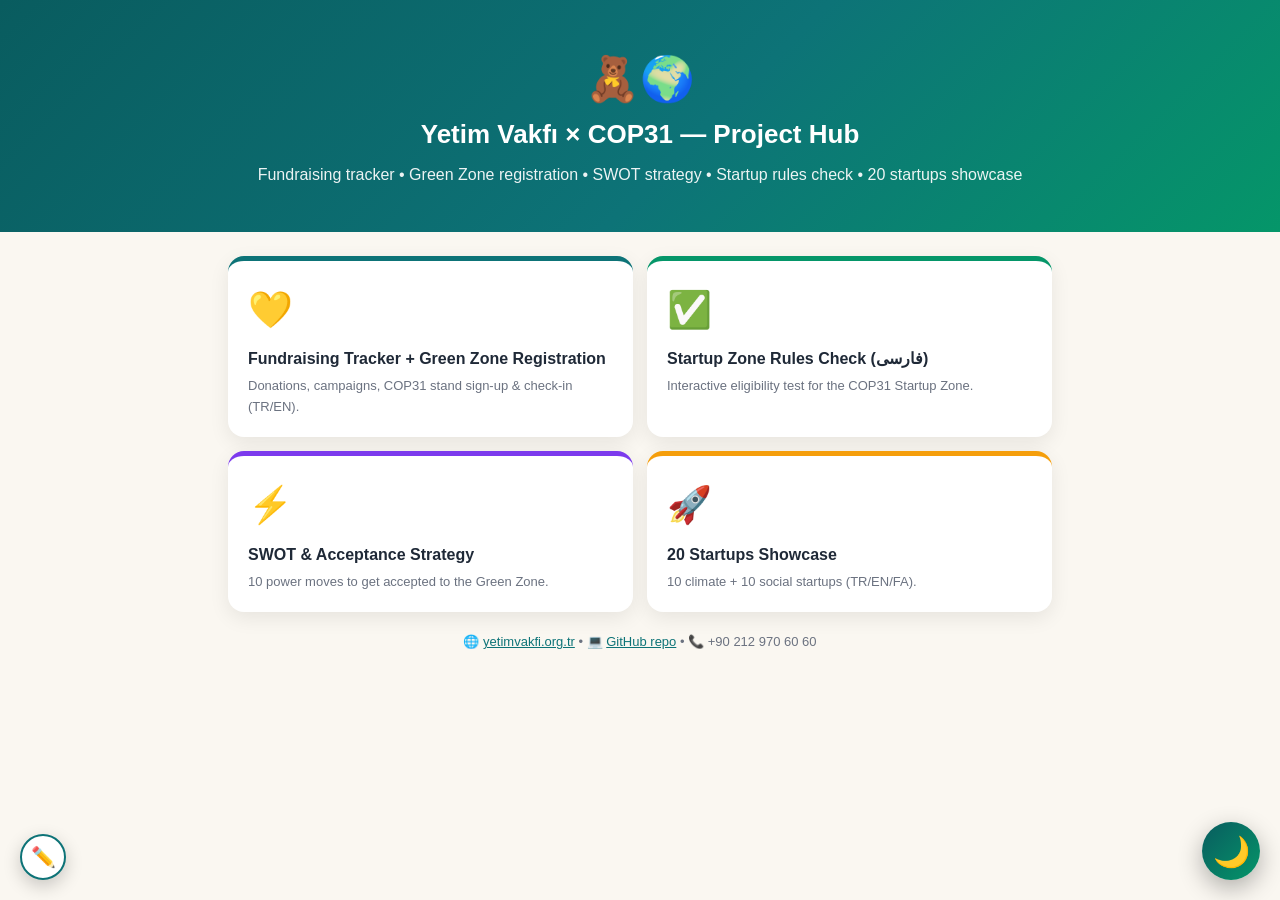
==== site/index.html @ e97ee8f6 "Add 20 Startups showcase (site page + bot menu, 10 climate + 10 social, TR/EN/FA)" ====
<!DOCTYPE html>
<html lang="en">
<head>
<meta charset="UTF-8">
<meta name="viewport" content="width=device-width, initial-scale=1.0">
<title>Yetim Vakfı × COP31 — Project Hub</title>
<style>
*{box-sizing:border-box;margin:0;padding:0}
body{font-family:-apple-system,"Segoe UI",Roboto,Arial,sans-serif;background:#faf7f1;color:#1f2937;line-height:1.6}
.hero{background:linear-gradient(135deg,#095c5f,#0d7377 55%,#059669);color:#fff;padding:44px 20px;text-align:center}
.hero h1{font-size:26px}.hero p{opacity:.92;margin-top:6px}
.wrap{max-width:860px;margin:0 auto;padding:24px 18px 40px}
.grid{display:grid;grid-template-columns:repeat(2,1fr);gap:14px}
@media(max-width:720px){.grid{grid-template-columns:1fr}}
.card{background:#fff;border-radius:16px;padding:20px;box-shadow:0 6px 20px rgba(0,0,0,.08);text-decoration:none;color:inherit;border-top:5px solid #0d7377;display:block}
.card:nth-child(2){border-color:#059669}.card:nth-child(3){border-color:#7c3aed}.card:nth-child(4){border-color:#f59e0b}
.card:hover{transform:translateY(-3px);box-shadow:0 10px 26px rgba(0,0,0,.12)}
.card .ico{font-size:36px}.card h2{font-size:16px;margin:8px 0 4px}.card p{font-size:13px;color:#6b7280}
.links{text-align:center;margin-top:20px;font-size:13px;color:#6b7280}
.links a{color:#0d7377}
</style>
</head>
<body>
<div class="hero">
  <div style="font-size:44px">🧸🌍</div>
  <h1>Yetim Vakfı × COP31 — Project Hub</h1>
  <p>Fundraising tracker • Green Zone registration • SWOT strategy • Startup rules check • 20 startups showcase</p>
</div>
<div class="wrap">
  <div class="grid">
    <a class="card" href="yetim-vakfi-fundraising-tracker.html"><div class="ico">💛</div><h2>Fundraising Tracker + Green Zone Registration</h2><p>Donations, campaigns, COP31 stand sign-up & check-in (TR/EN).</p></a>
    <a class="card" href="cop31-startup-zone-rules-check.html"><div class="ico">✅</div><h2>Startup Zone Rules Check (فارسی)</h2><p>Interactive eligibility test for the COP31 Startup Zone.</p></a>
    <a class="card" href="yetim-vakfi-cop31-swot-report.html"><div class="ico">⚡</div><h2>SWOT & Acceptance Strategy</h2><p>10 power moves to get accepted to the Green Zone.</p></a>
    <a class="card" href="cop31-20-startups.html"><div class="ico">🚀</div><h2>20 Startups Showcase</h2><p>10 climate + 10 social startups (TR/EN/FA).</p></a>
  </div>
  <div class="links">
    🌐 <a href="https://yetimvakfi.org.tr/en">yetimvakfi.org.tr</a> •
    💻 <a href="https://github.com/Websites-by-AI/yetim-vakfi-cop31">GitHub repo</a> •
    📞 +90 212 970 60 60
  </div>
</div>
<script src="aya-widget.js"></script>
<script>
/* WordPress-like edit mode: click pencil, edit texts, click again to save (this browser). Double-click resets. */
(function(){
const KEY="aya_index_edits",SEL=".hero h1,.hero p,.card h2,.card p";
const btn=document.createElement("button");
btn.textContent="✏️"; btn.title="Edit mode";
btn.style.cssText="position:fixed;bottom:20px;left:20px;width:46px;height:46px;border-radius:50%;background:#fff;border:2px solid #0d7377;font-size:20px;cursor:pointer;box-shadow:0 6px 18px rgba(0,0,0,.2);z-index:9997";
document.body.appendChild(btn);
const els=()=>[...document.querySelectorAll(SEL)];
function save(){try{localStorage.setItem(KEY,JSON.stringify(els().map(e=>e.innerHTML)));}catch(e){}}
function load(){try{const a=JSON.parse(localStorage.getItem(KEY)||"[]");els().forEach((e,i)=>{if(a[i])e.innerHTML=a[i];});}catch(e){}}
let on=false;
btn.onclick=()=>{on=!on;els().forEach(e=>{e.contentEditable=on;e.style.outline=on?"2px dashed #0d7377":"";});btn.style.background=on?"#fef3c7":"#fff";if(!on)save();};
btn.ondblclick=()=>{try{localStorage.removeItem(KEY);}catch(e){}location.reload();};
load();
})();
</script>
</body>
</html>
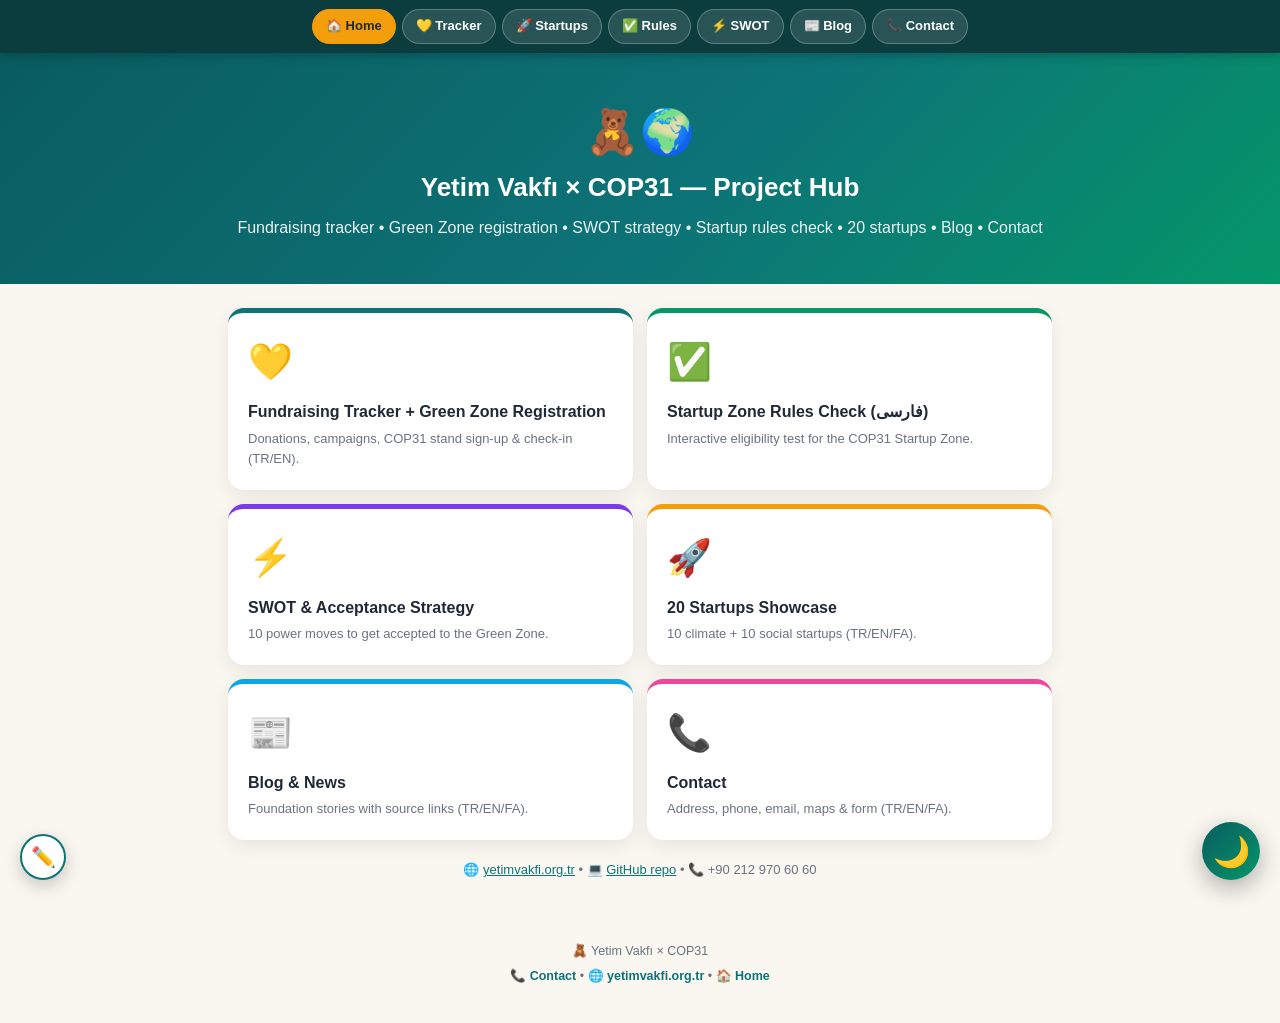
==== commit b845a6fd: "Site structure: shared nav+footer, blog (6 verified stories), contact page, landing 6 cards" ====
--- a/site/index.html
+++ b/site/index.html
@@ -13,7 +13,7 @@
 .grid{display:grid;grid-template-columns:repeat(2,1fr);gap:14px}
 @media(max-width:720px){.grid{grid-template-columns:1fr}}
 .card{background:#fff;border-radius:16px;padding:20px;box-shadow:0 6px 20px rgba(0,0,0,.08);text-decoration:none;color:inherit;border-top:5px solid #0d7377;display:block}
-.card:nth-child(2){border-color:#059669}.card:nth-child(3){border-color:#7c3aed}.card:nth-child(4){border-color:#f59e0b}
+.card:nth-child(2){border-color:#059669}.card:nth-child(3){border-color:#7c3aed}.card:nth-child(4){border-color:#f59e0b}.card:nth-child(5){border-color:#0ea5e9}.card:nth-child(6){border-color:#ec4899}
 .card:hover{transform:translateY(-3px);box-shadow:0 10px 26px rgba(0,0,0,.12)}
 .card .ico{font-size:36px}.card h2{font-size:16px;margin:8px 0 4px}.card p{font-size:13px;color:#6b7280}
 .links{text-align:center;margin-top:20px;font-size:13px;color:#6b7280}
@@ -24,7 +24,7 @@
 <div class="hero">
   <div style="font-size:44px">🧸🌍</div>
   <h1>Yetim Vakfı × COP31 — Project Hub</h1>
-  <p>Fundraising tracker • Green Zone registration • SWOT strategy • Startup rules check • 20 startups showcase</p>
+  <p>Fundraising tracker • Green Zone registration • SWOT strategy • Startup rules check • 20 startups • Blog • Contact</p>
 </div>
 <div class="wrap">
   <div class="grid">
@@ -32,6 +32,8 @@
     <a class="card" href="cop31-startup-zone-rules-check.html"><div class="ico">✅</div><h2>Startup Zone Rules Check (فارسی)</h2><p>Interactive eligibility test for the COP31 Startup Zone.</p></a>
     <a class="card" href="yetim-vakfi-cop31-swot-report.html"><div class="ico">⚡</div><h2>SWOT & Acceptance Strategy</h2><p>10 power moves to get accepted to the Green Zone.</p></a>
     <a class="card" href="cop31-20-startups.html"><div class="ico">🚀</div><h2>20 Startups Showcase</h2><p>10 climate + 10 social startups (TR/EN/FA).</p></a>
+    <a class="card" href="blog.html"><div class="ico">📰</div><h2>Blog & News</h2><p>Foundation stories with source links (TR/EN/FA).</p></a>
+    <a class="card" href="contact.html"><div class="ico">📞</div><h2>Contact</h2><p>Address, phone, email, maps & form (TR/EN/FA).</p></a>
   </div>
   <div class="links">
     🌐 <a href="https://yetimvakfi.org.tr/en">yetimvakfi.org.tr</a> •
@@ -39,6 +41,7 @@
     📞 +90 212 970 60 60
   </div>
 </div>
+<script src="site-nav.js"></script>
 <script src="aya-widget.js"></script>
 <script>
 /* WordPress-like edit mode: click pencil, edit texts, click again to save (this browser). Double-click resets. */
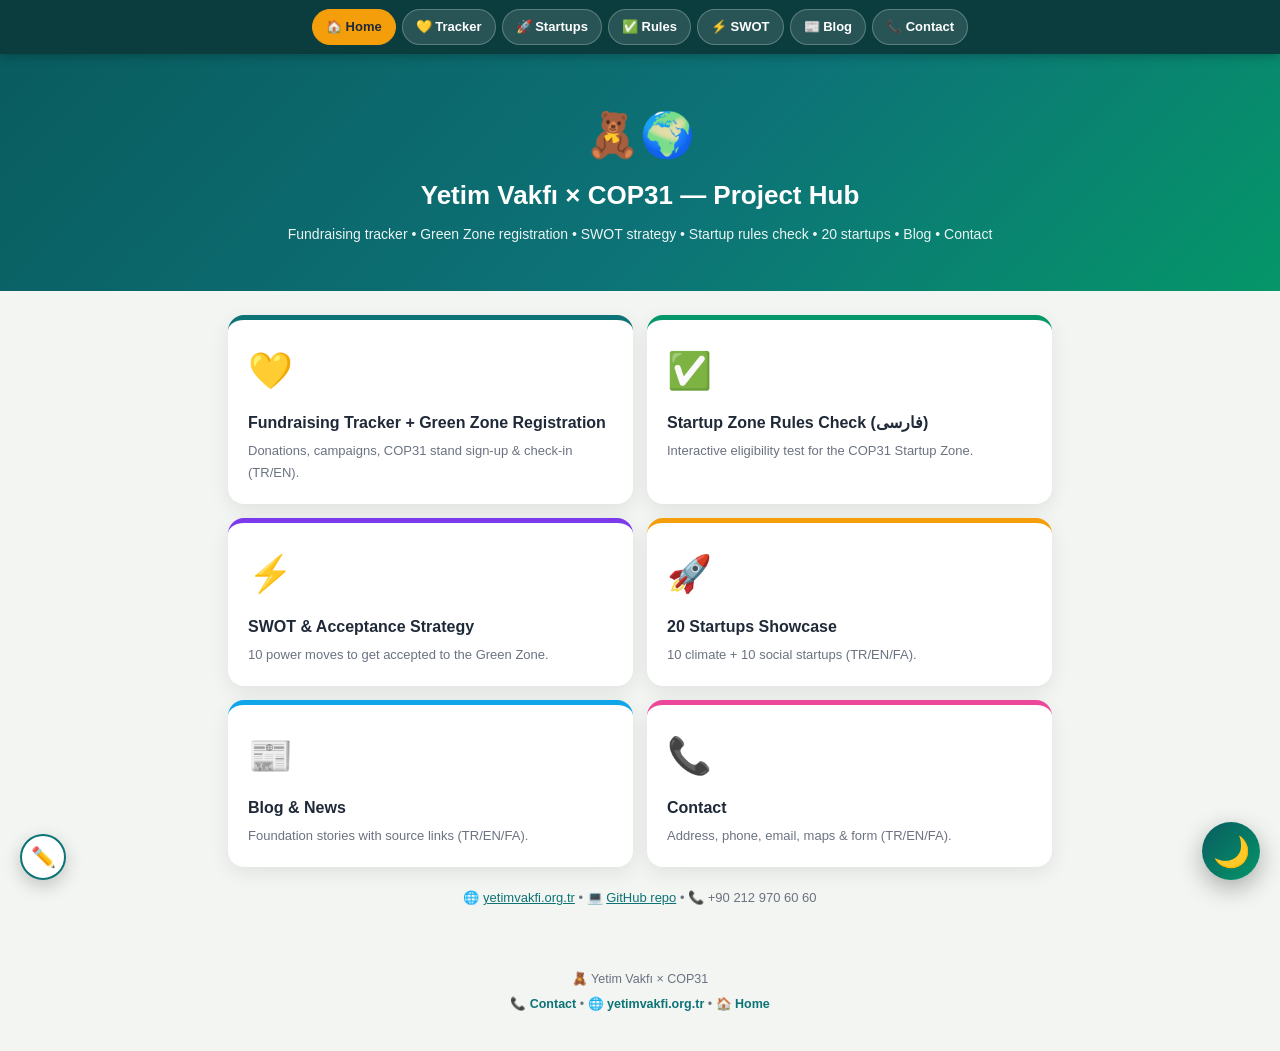
==== commit 74c86d5a: "Standard UI/UX: shared site-theme.css (tokens, buttons, pills, backline) linked on all 7 pages" ====
--- a/site/index.html
+++ b/site/index.html
@@ -4,9 +4,9 @@
 <meta charset="UTF-8">
 <meta name="viewport" content="width=device-width, initial-scale=1.0">
 <title>Yetim Vakfı × COP31 — Project Hub</title>
+<link rel="stylesheet" href="site-theme.css">
 <style>
 *{box-sizing:border-box;margin:0;padding:0}
-body{font-family:-apple-system,"Segoe UI",Roboto,Arial,sans-serif;background:#faf7f1;color:#1f2937;line-height:1.6}
 .hero{background:linear-gradient(135deg,#095c5f,#0d7377 55%,#059669);color:#fff;padding:44px 20px;text-align:center}
 .hero h1{font-size:26px}.hero p{opacity:.92;margin-top:6px}
 .wrap{max-width:860px;margin:0 auto;padding:24px 18px 40px}
--- a/site/site-theme.css
+++ b/site/site-theme.css
@@ -0,0 +1,38 @@
+/* Yetim Vakfi x COP31 - shared design system.
+   Link in <head> BEFORE the page's own <style>:
+   <link rel="stylesheet" href="site-theme.css"> */
+:root{
+--bg:#f2f5f1;--card:#fff;--ink:#1f2937;--muted:#6b7280;--line:#e5e7eb;
+--teal:#0d7377;--teal-dark:#0b3d3f;--green:#059669;--green-bg:#ecfdf5;--green-line:#d1fae5;
+--amber:#f59e0b;--amber-bg:#fef3c7;--blue:#1e40af;--blue-bg:#eff6ff;--purple:#7c3aed;--red:#dc2626;
+--font:-apple-system,BlinkMacSystemFont,"Segoe UI",Tahoma,Roboto,Arial,sans-serif;
+--radius:16px;--shadow:0 6px 20px rgba(0,0,0,.07);
+}
+body{background:var(--bg);color:var(--ink);font-family:var(--font);line-height:1.7;margin:0}
+body.rtl{direction:rtl}
+.wrap{max-width:860px;margin:0 auto;padding:0 16px}
+.wrap.wide{max-width:1080px}
+.hero{color:#fff;padding:34px 0 26px}
+.hero h1{font-size:24px;margin:0}
+.hero p{opacity:.93;font-size:14px;margin-top:6px}
+.hero.teal{background:linear-gradient(135deg,#0b3d3f,#0d7377 55%,#059669)}
+.hero.green{background:linear-gradient(135deg,#1e3a8a,#059669 70%,#10b981)}
+.hero.purple{background:linear-gradient(135deg,#7c3aed,#0d7377 70%,#059669)}
+.hero.navy{background:linear-gradient(135deg,#095c5f,#0d7377 55%,#059669)}
+.card{background:var(--card);border-radius:var(--radius);box-shadow:var(--shadow)}
+.btn{display:inline-block;border:none;cursor:pointer;border-radius:10px;padding:10px 18px;font-size:14px;font-weight:bold;font-family:inherit;text-decoration:none}
+.btn-green{background:var(--green);color:#fff}
+.btn-amber{background:var(--amber);color:#1f2937}
+.btn-blue{background:var(--blue);color:#fff}
+.btn-ghost{background:#fff;border:2px solid var(--line);color:#374151}
+.pills{display:flex;gap:8px;flex-wrap:wrap;margin-top:14px}
+.pill{border:1.5px solid rgba(255,255,255,.55);background:rgba(255,255,255,.14);color:#fff;border-radius:999px;padding:7px 18px;font-size:13.5px;font-weight:bold;cursor:pointer;font-family:inherit}
+.pill.on{background:#fff;color:#065f46}
+.tag{display:inline-block;border-radius:999px;padding:2px 12px;font-size:12px;font-weight:bold}
+.backline{text-align:center;padding:14px 0 40px}
+.backline a{color:var(--green);font-weight:bold;text-decoration:none;font-size:15px}
+.grid2{display:grid;grid-template-columns:repeat(2,1fr);gap:14px}
+.grid3{display:grid;grid-template-columns:repeat(3,1fr);gap:14px}
+@media(max-width:700px){.grid2,.grid3{grid-template-columns:1fr}}
+input,select,textarea{font-family:inherit;font-size:14px}
+:focus-visible{outline:2px solid var(--teal);outline-offset:2px}
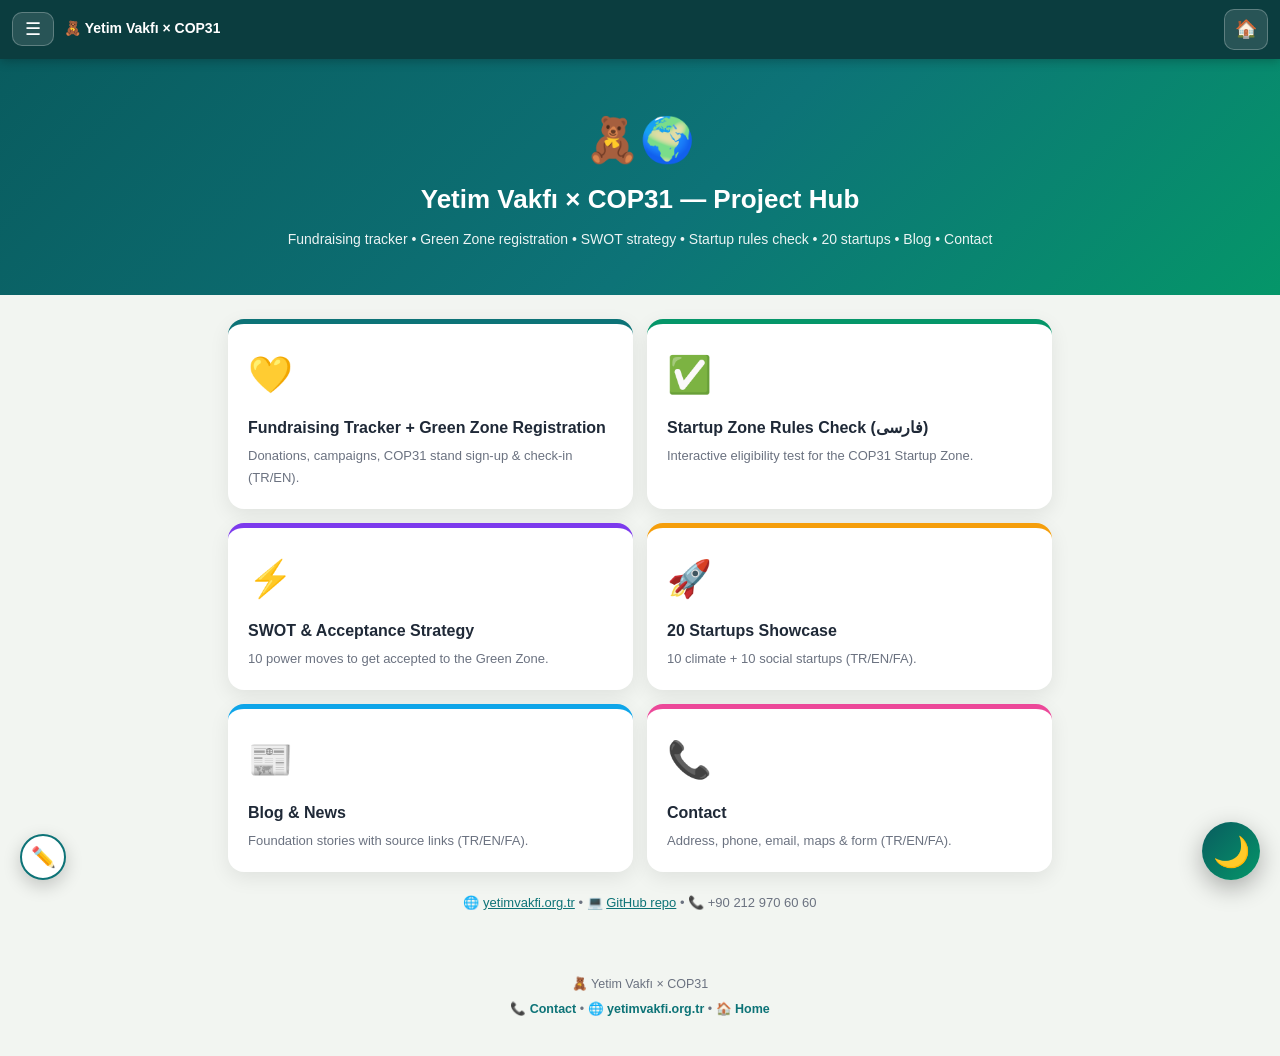
==== commit 5bc916f7: "UX fixes: meta descriptions (all pages) + aria-labels for unlabeled inputs" ====
--- a/site/index.html
+++ b/site/index.html
@@ -3,6 +3,7 @@
 <head>
 <meta charset="UTF-8">
 <meta name="viewport" content="width=device-width, initial-scale=1.0">
+<meta name="description" content="Yetim Vakfı × COP31 Project Hub — fundraising tracker, 20 startups, Startup Zone rules check, SWOT strategy, blog and contact.">
 <title>Yetim Vakfı × COP31 — Project Hub</title>
 <link rel="stylesheet" href="site-theme.css">
 <style>
@@ -43,6 +44,7 @@
 </div>
 <script src="site-nav.js"></script>
 <script src="aya-widget.js"></script>
+<script src="site-debug.js"></script>
 <script>
 /* WordPress-like edit mode: click pencil, edit texts, click again to save (this browser). Double-click resets. */
 (function(){
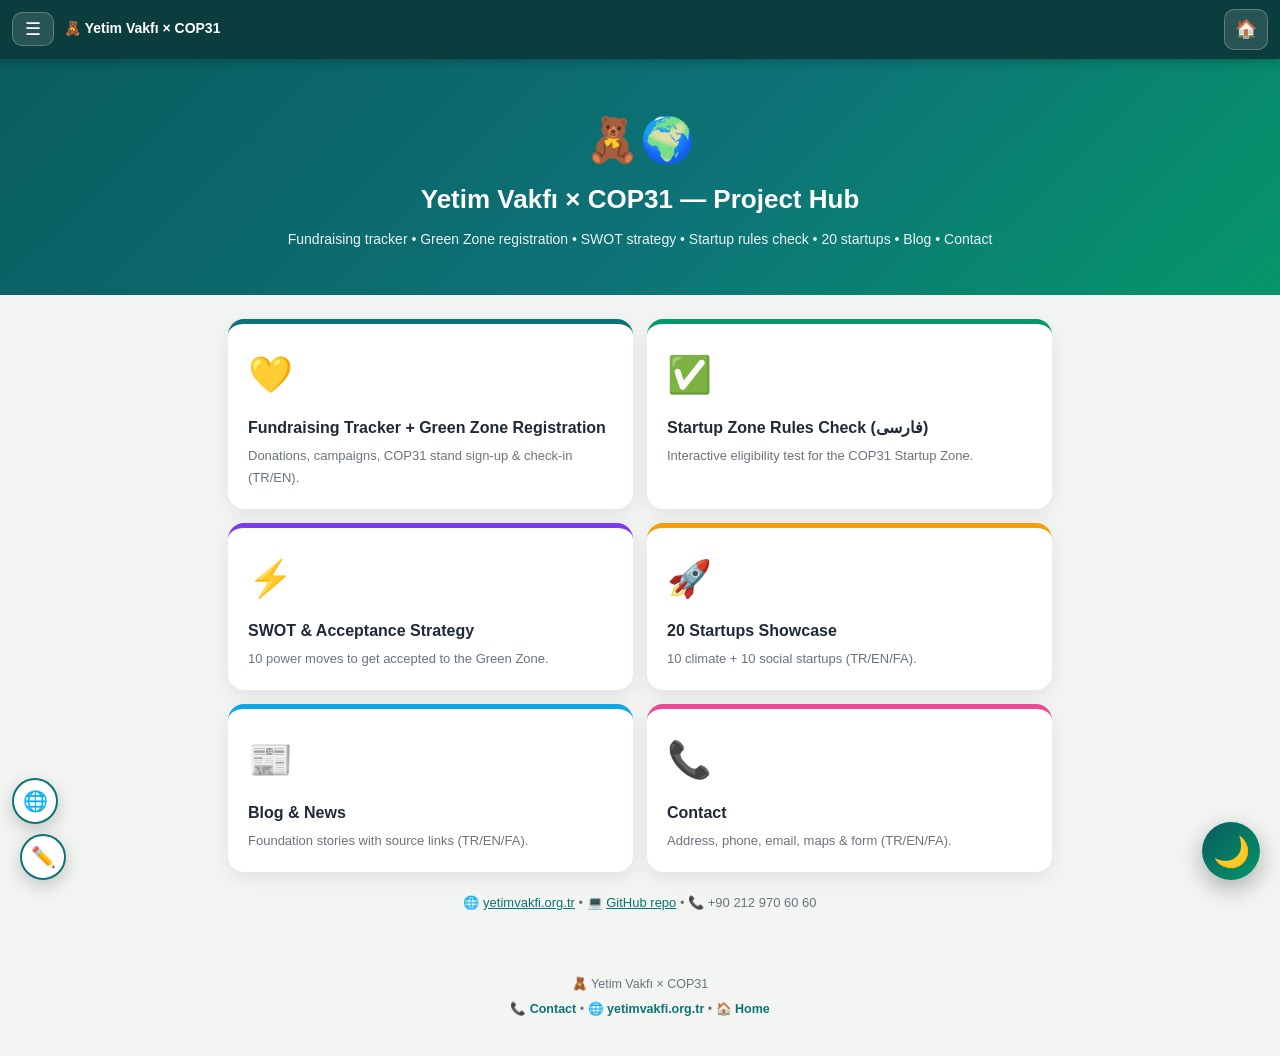
==== commit e8881e2b: "Unified translator: Google Translate globe widget on all pages (lazy-load, 8 langs)" ====
--- a/site/index.html
+++ b/site/index.html
@@ -43,6 +43,7 @@
   </div>
 </div>
 <script src="site-nav.js"></script>
+<script src="site-translate.js"></script>
 <script src="aya-widget.js"></script>
 <script src="site-debug.js"></script>
 <script>
